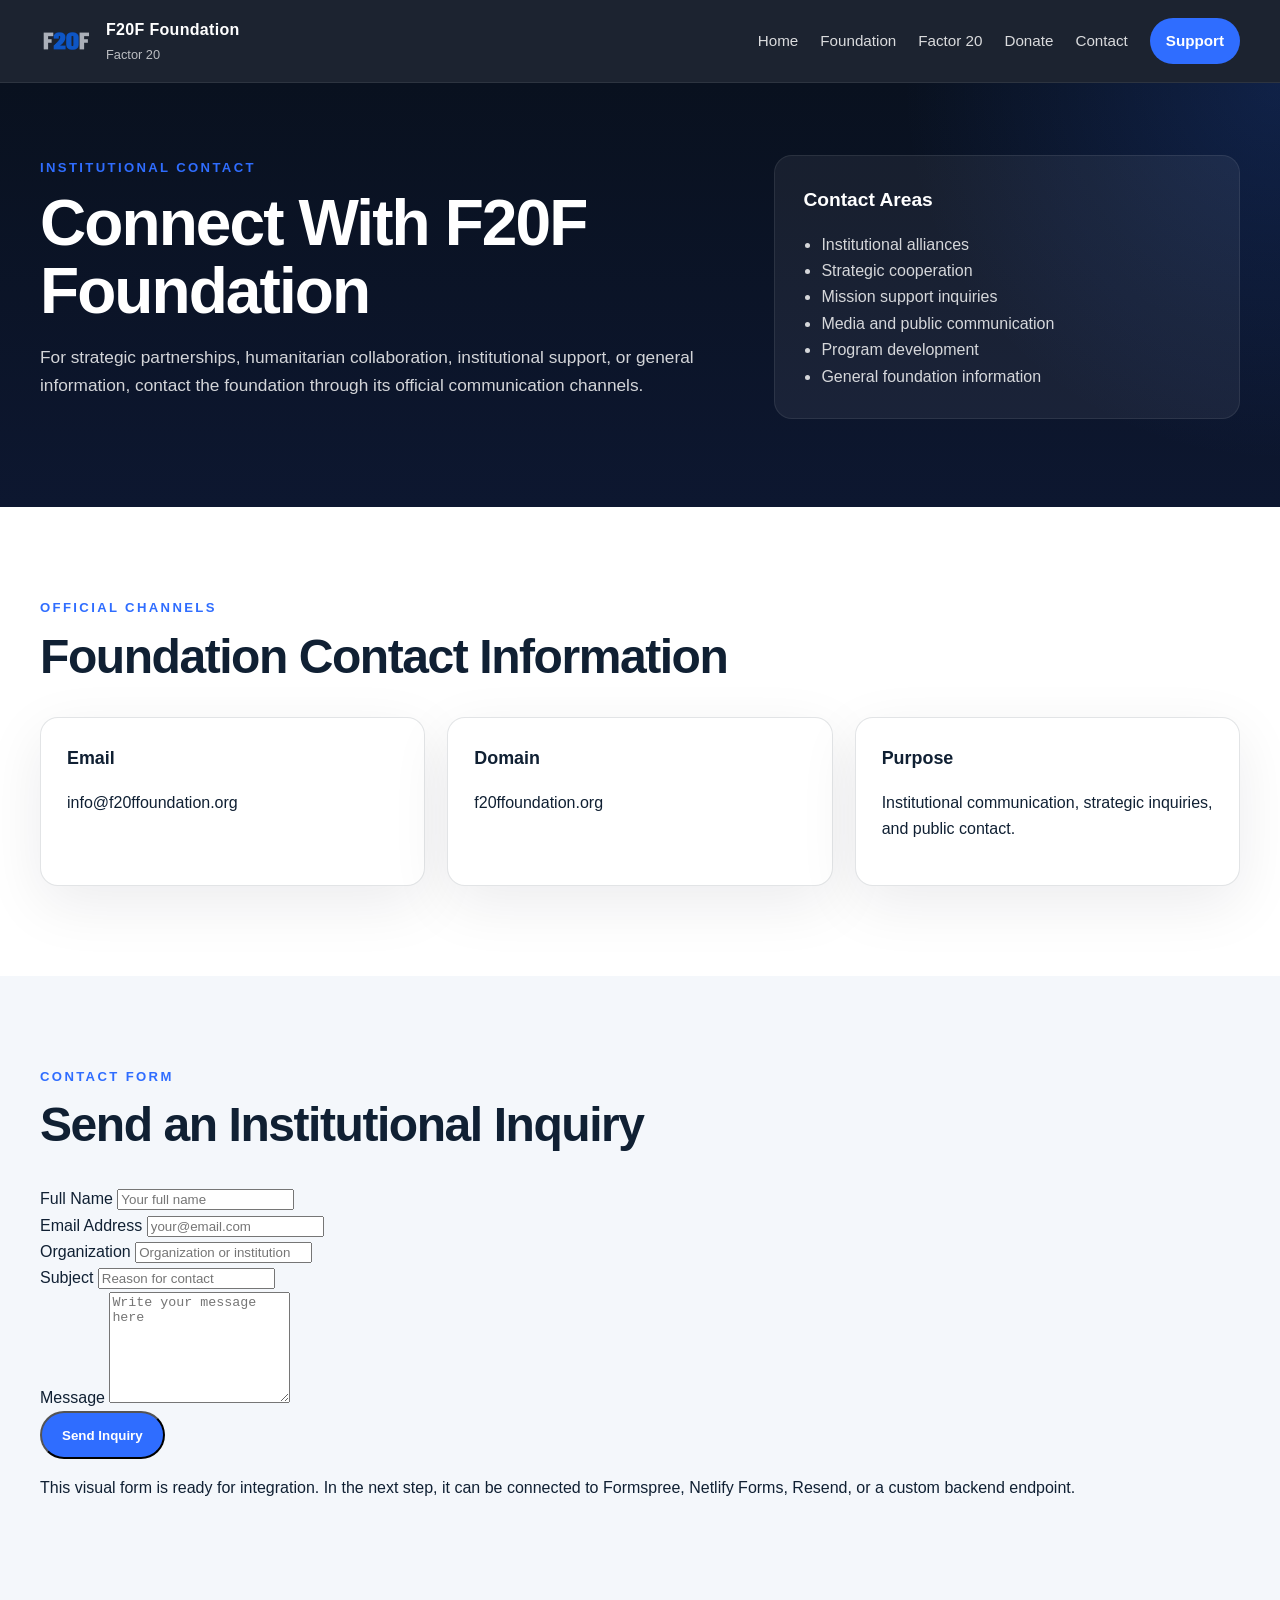
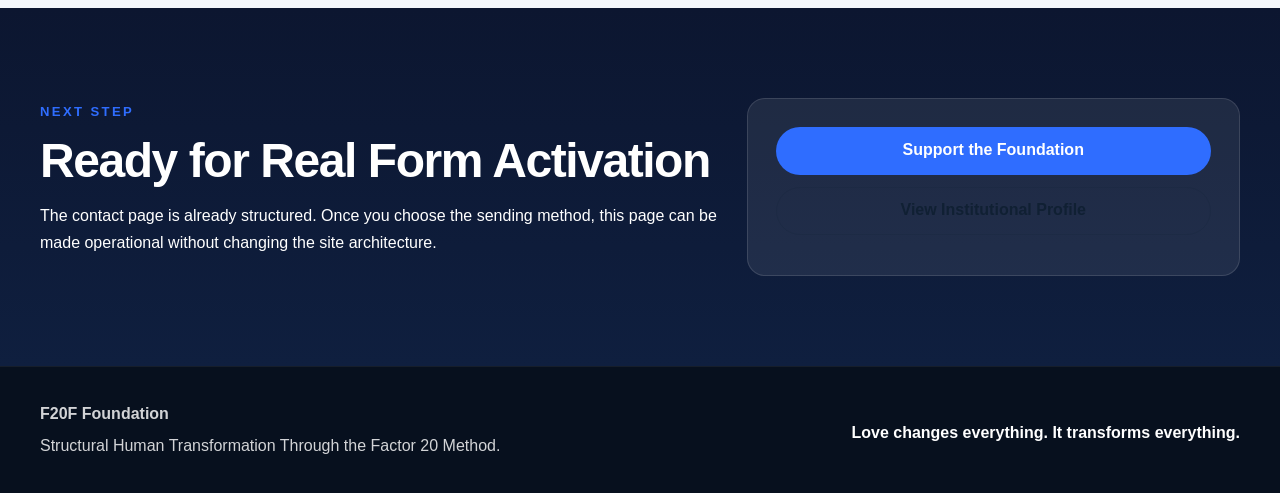
==== contact.html @ 4443b6ca "add contact page" ====
<!DOCTYPE html>
<html lang="en">
<head>
  <meta charset="UTF-8" />
  <meta name="viewport" content="width=device-width, initial-scale=1.0" />
  <title>Contact | F20F Foundation</title>
  <meta
    name="description"
    content="Contact F20F Foundation for institutional partnerships, strategic cooperation, support, and general information."
  />
  <link rel="stylesheet" href="styles.css" />
</head>
<body>
  <header class="site-header">
    <div class="container header-inner">
      <a href="index.html" class="brand">
        <img src="logo.png" alt="F20F Foundation logo" class="brand-logo" />
        <div class="brand-text">
          <span class="brand-title">F20F Foundation</span>
          <span class="brand-subtitle">Factor 20</span>
        </div>
      </a>

      <button class="nav-toggle" id="navToggle" aria-label="Open navigation">
        <span></span>
        <span></span>
        <span></span>
      </button>

      <nav class="site-nav" id="siteNav">
        <a href="index.html">Home</a>
        <a href="foundation.html">Foundation</a>
        <a href="method.html">Factor 20</a>
        <a href="donate.html">Donate</a>
        <a href="contact.html">Contact</a>
        <a href="donate.html" class="nav-cta">Support</a>
      </nav>
    </div>
  </header>

  <main>
    <section class="hero">
      <div class="container hero-grid">
        <div class="hero-copy">
          <p class="eyebrow">Institutional Contact</p>
          <h1>Connect With F20F Foundation</h1>
          <p class="hero-text">
            For strategic partnerships, humanitarian collaboration, institutional
            support, or general information, contact the foundation through its
            official communication channels.
          </p>
        </div>

        <div class="hero-panel">
          <div class="info-card">
            <h2>Contact Areas</h2>
            <ul>
              <li>Institutional alliances</li>
              <li>Strategic cooperation</li>
              <li>Mission support inquiries</li>
              <li>Media and public communication</li>
              <li>Program development</li>
              <li>General foundation information</li>
            </ul>
          </div>
        </div>
      </div>
    </section>

    <section class="section">
      <div class="container">
        <div class="section-heading">
          <p class="eyebrow">Official Channels</p>
          <h2>Foundation Contact Information</h2>
        </div>

        <div class="cards-grid">
          <article class="card">
            <h3>Email</h3>
            <p>info@f20ffoundation.org</p>
          </article>

          <article class="card">
            <h3>Domain</h3>
            <p>f20ffoundation.org</p>
          </article>

          <article class="card">
            <h3>Purpose</h3>
            <p>Institutional communication, strategic inquiries, and public contact.</p>
          </article>
        </div>
      </div>
    </section>

    <section class="section section-alt">
      <div class="container">
        <div class="section-heading">
          <p class="eyebrow">Contact Form</p>
          <h2>Send an Institutional Inquiry</h2>
        </div>

        <div class="contact-form-panel">
          <form class="contact-form" action="#" method="post">
            <div class="form-row">
              <div class="form-field">
                <label for="fullName">Full Name</label>
                <input type="text" id="fullName" name="fullName" placeholder="Your full name" />
              </div>

              <div class="form-field">
                <label for="email">Email Address</label>
                <input type="email" id="email" name="email" placeholder="your@email.com" />
              </div>
            </div>

            <div class="form-row">
              <div class="form-field">
                <label for="organization">Organization</label>
                <input type="text" id="organization" name="organization" placeholder="Organization or institution" />
              </div>

              <div class="form-field">
                <label for="subject">Subject</label>
                <input type="text" id="subject" name="subject" placeholder="Reason for contact" />
              </div>
            </div>

            <div class="form-field">
              <label for="message">Message</label>
              <textarea id="message" name="message" rows="7" placeholder="Write your message here"></textarea>
            </div>

            <button type="submit" class="btn btn-primary">Send Inquiry</button>
          </form>

          <p class="form-note">
            This visual form is ready for integration. In the next step, it can be connected
            to Formspree, Netlify Forms, Resend, or a custom backend endpoint.
          </p>
        </div>
      </div>
    </section>

    <section class="section support-section">
      <div class="container support-grid">
        <div>
          <p class="eyebrow">Next Step</p>
          <h2>Ready for Real Form Activation</h2>
          <p>
            The contact page is already structured. Once you choose the sending method,
            this page can be made operational without changing the site architecture.
          </p>
        </div>

        <div class="support-panel">
          <a href="donate.html" class="btn btn-primary btn-block">Support the Foundation</a>
          <a href="foundation.html" class="btn btn-secondary btn-block">View Institutional Profile</a>
        </div>
      </div>
    </section>
  </main>

  <footer class="site-footer">
    <div class="container footer-inner">
      <div>
        <strong>F20F Foundation</strong>
        <p>Structural Human Transformation Through the Factor 20 Method.</p>
      </div>
      <div>
        <p class="footer-motto">Love changes everything. It transforms everything.</p>
      </div>
    </div>
  </footer>

  <script src="script.js"></script>
</body>
</html>
---- styles.css ----
:root {
  --bg: #09111f;
  --bg-soft: #0f1b31;
  --surface: #ffffff;
  --surface-soft: #f4f7fb;
  --text: #102033;
  --text-soft: #41516a;
  --line: rgba(16, 32, 51, 0.12);
  --primary: #2f6dff;
  --primary-dark: #1c4fc4;
  --accent: #b7c7df;
  --max: 1200px;
  --radius: 18px;
  --shadow: 0 18px 60px rgba(7, 18, 34, 0.08);
}

* {
  box-sizing: border-box;
}

html {
  scroll-behavior: smooth;
}

body {
  margin: 0;
  color: var(--text);
  background: var(--surface);
  font-family: Arial, Helvetica, sans-serif;
  line-height: 1.65;
}

img {
  max-width: 100%;
  display: block;
}

a {
  color: inherit;
  text-decoration: none;
}

code {
  background: #eef3fb;
  padding: 2px 6px;
  border-radius: 6px;
  font-size: 0.92em;
}

.container {
  width: min(calc(100% - 40px), var(--max));
  margin: 0 auto;
}

.site-header {
  position: sticky;
  top: 0;
  z-index: 1000;
  background: rgba(9, 17, 31, 0.92);
  backdrop-filter: blur(12px);
  border-bottom: 1px solid rgba(255, 255, 255, 0.08);
}

.header-inner {
  display: flex;
  align-items: center;
  justify-content: space-between;
  min-height: 82px;
  gap: 24px;
}

.brand {
  display: flex;
  align-items: center;
  gap: 14px;
  min-width: 0;
}

.brand-logo {
  width: 52px;
  height: 52px;
  object-fit: contain;
}

.brand-text {
  display: flex;
  flex-direction: column;
}

.brand-title {
  color: #fff;
  font-size: 1rem;
  font-weight: 700;
  letter-spacing: 0.02em;
}

.brand-subtitle {
  color: rgba(255, 255, 255, 0.7);
  font-size: 0.8rem;
}

.site-nav {
  display: flex;
  align-items: center;
  gap: 22px;
}

.site-nav a {
  color: rgba(255, 255, 255, 0.84);
  font-size: 0.95rem;
}

.site-nav a:hover {
  color: #fff;
}

.nav-cta {
  padding: 10px 16px;
  border-radius: 999px;
  background: var(--primary);
  color: #fff !important;
  font-weight: 700;
}

.nav-toggle {
  display: none;
  border: 0;
  background: transparent;
  padding: 0;
  width: 42px;
  height: 42px;
  cursor: pointer;
}

.nav-toggle span {
  display: block;
  width: 24px;
  height: 2px;
  margin: 5px auto;
  background: #fff;
}

.hero {
  background:
    radial-gradient(circle at top right, rgba(47, 109, 255, 0.18), transparent 28%),
    linear-gradient(180deg, #09111f 0%, #0d1730 100%);
  color: #fff;
  padding: 72px 0 88px;
}

.hero-grid {
  display: grid;
  grid-template-columns: 1.35fr 0.9fr;
  gap: 36px;
  align-items: center;
}

.eyebrow {
  margin: 0 0 12px;
  color: var(--primary);
  font-size: 0.82rem;
  letter-spacing: 0.18em;
  text-transform: uppercase;
  font-weight: 700;
}

.hero h1 {
  margin: 0 0 18px;
  font-size: clamp(2.3rem, 5vw, 4.6rem);
  line-height: 1.05;
  letter-spacing: -0.03em;
}

.hero-text {
  max-width: 760px;
  color: rgba(255, 255, 255, 0.82);
  font-size: 1.08rem;
}

.hero-actions {
  display: flex;
  gap: 14px;
  margin-top: 28px;
  flex-wrap: wrap;
}

.info-card,
.panel,
.quote-panel,
.contact-panel,
.support-panel,
.card {
  background: #fff;
  border-radius: var(--radius);
  box-shadow: var(--shadow);
}

.info-card {
  background: rgba(255, 255, 255, 0.06);
  color: #fff;
  border: 1px solid rgba(255, 255, 255, 0.08);
  box-shadow: none;
  padding: 28px;
}

.info-card h2 {
  margin-top: 0;
  font-size: 1.2rem;
}

.info-card ul {
  margin: 0;
  padding-left: 18px;
  color: rgba(255, 255, 255, 0.82);
}

.section {
  padding: 90px 0;
}

.section-alt {
  background: var(--surface-soft);
}

.section-heading {
  max-width: 840px;
  margin-bottom: 34px;
}

.section h2 {
  margin: 0;
  font-size: clamp(1.9rem, 4vw, 3rem);
  line-height: 1.1;
  letter-spacing: -0.03em;
}

.two-col {
  display: grid;
  grid-template-columns: 1.15fr 0.85fr;
  gap: 28px;
  align-items: start;
}

.panel,
.quote-panel,
.contact-panel,
.support-panel {
  padding: 28px;
  border: 1px solid var(--line);
}

.clean-list {
  margin: 0;
  padding-left: 18px;
}

.mission-block {
  max-width: 920px;
  font-size: 1.08rem;
}

.stages {
  display: grid;
  gap: 12px;
}

.stage-item {
  display: flex;
  justify-content: space-between;
  gap: 16px;
  padding: 14px 16px;
  background: #f8fbff;
  border: 1px solid rgba(47, 109, 255, 0.12);
  border-radius: 14px;
}

.stage-item.highlight {
  background: #eef4ff;
  border-color: rgba(47, 109, 255, 0.24);
}

.cards-grid {
  display: grid;
  grid-template-columns: repeat(3, minmax(0, 1fr));
  gap: 22px;
}

.card {
  padding: 26px;
  border: 1px solid var(--line);
}

.card h3 {
  margin-top: 0;
  margin-bottom: 10px;
  font-size: 1.12rem;
}

.quote-panel {
  display: grid;
  place-items: center;
  min-height: 100%;
  background: linear-gradient(180deg, #0c1630, #152448);
  color: #fff;
  border: 0;
}

.quote-panel blockquote {
  margin: 0;
  font-size: 1.45rem;
  line-height: 1.4;
  text-align: center;
}

.support-section {
  background: linear-gradient(180deg, #0c1630 0%, #0f1f3f 100%);
  color: #fff;
}

.support-grid {
  display: grid;
  grid-template-columns: 1.1fr 0.8fr;
  gap: 28px;
  align-items: center;
}

.support-panel {
  background: rgba(255, 255, 255, 0.08);
  border-color: rgba(255, 255, 255, 0.12);
  box-shadow: none;
}

.support-note {
  margin: 16px 0 0;
  color: rgba(255, 255, 255, 0.72);
  font-size: 0.92rem;
}

.btn {
  display: inline-flex;
  align-items: center;
  justify-content: center;
  min-height: 48px;
  padding: 0 20px;
  border-radius: 999px;
  font-weight: 700;
  transition: transform 0.15s ease, opacity 0.15s ease, background 0.15s ease;
}

.btn:hover {
  transform: translateY(-1px);
}

.btn-primary {
  background: var(--primary);
  color: #fff;
}

.btn-primary:hover {
  background: var(--primary-dark);
}

.btn-secondary {
  background: transparent;
  color: #fff;
  border: 1px solid rgba(255, 255, 255, 0.28);
}

.section .btn-secondary {
  color: var(--text);
  border-color: rgba(16, 32, 51, 0.16);
}

.section .btn-secondary:hover {
  background: rgba(16, 32, 51, 0.04);
}

.btn-block {
  width: 100%;
  margin-bottom: 12px;
}

.site-footer {
  background: #07101e;
  color: rgba(255, 255, 255, 0.82);
  padding: 34px 0;
  border-top: 1px solid rgba(255, 255, 255, 0.06);
}

.footer-inner {
  display: flex;
  justify-content: space-between;
  gap: 24px;
  align-items: center;
}

.footer-inner p {
  margin: 6px 0 0;
}

.footer-motto {
  font-weight: 700;
  color: #fff;
}

@media (max-width: 1024px) {
  .hero-grid,
  .two-col,
  .support-grid,
  .cards-grid {
    grid-template-columns: 1fr;
  }
}

@media (max-width: 860px) {
  .nav-toggle {
    display: block;
  }

  .site-nav {
    position: absolute;
    top: 82px;
    left: 0;
    right: 0;
    display: none;
    flex-direction: column;
    align-items: flex-start;
    gap: 16px;
    padding: 22px 20px 28px;
    background: #0a1324;
    border-bottom: 1px solid rgba(255, 255, 255, 0.08);
  }

  .site-nav.open {
    display: flex;
  }

  .footer-inner {
    flex-direction: column;
    align-items: flex-start;
  }
}

@media (max-width: 640px) {
  .container {
    width: min(calc(100% - 28px), var(--max));
  }

  .section {
    padding: 72px 0;
  }

  .hero {
    padding: 56px 0 72px;
  }

  .hero-actions {
    flex-direction: column;
  }

  .btn {
    width: 100%;
  }
}
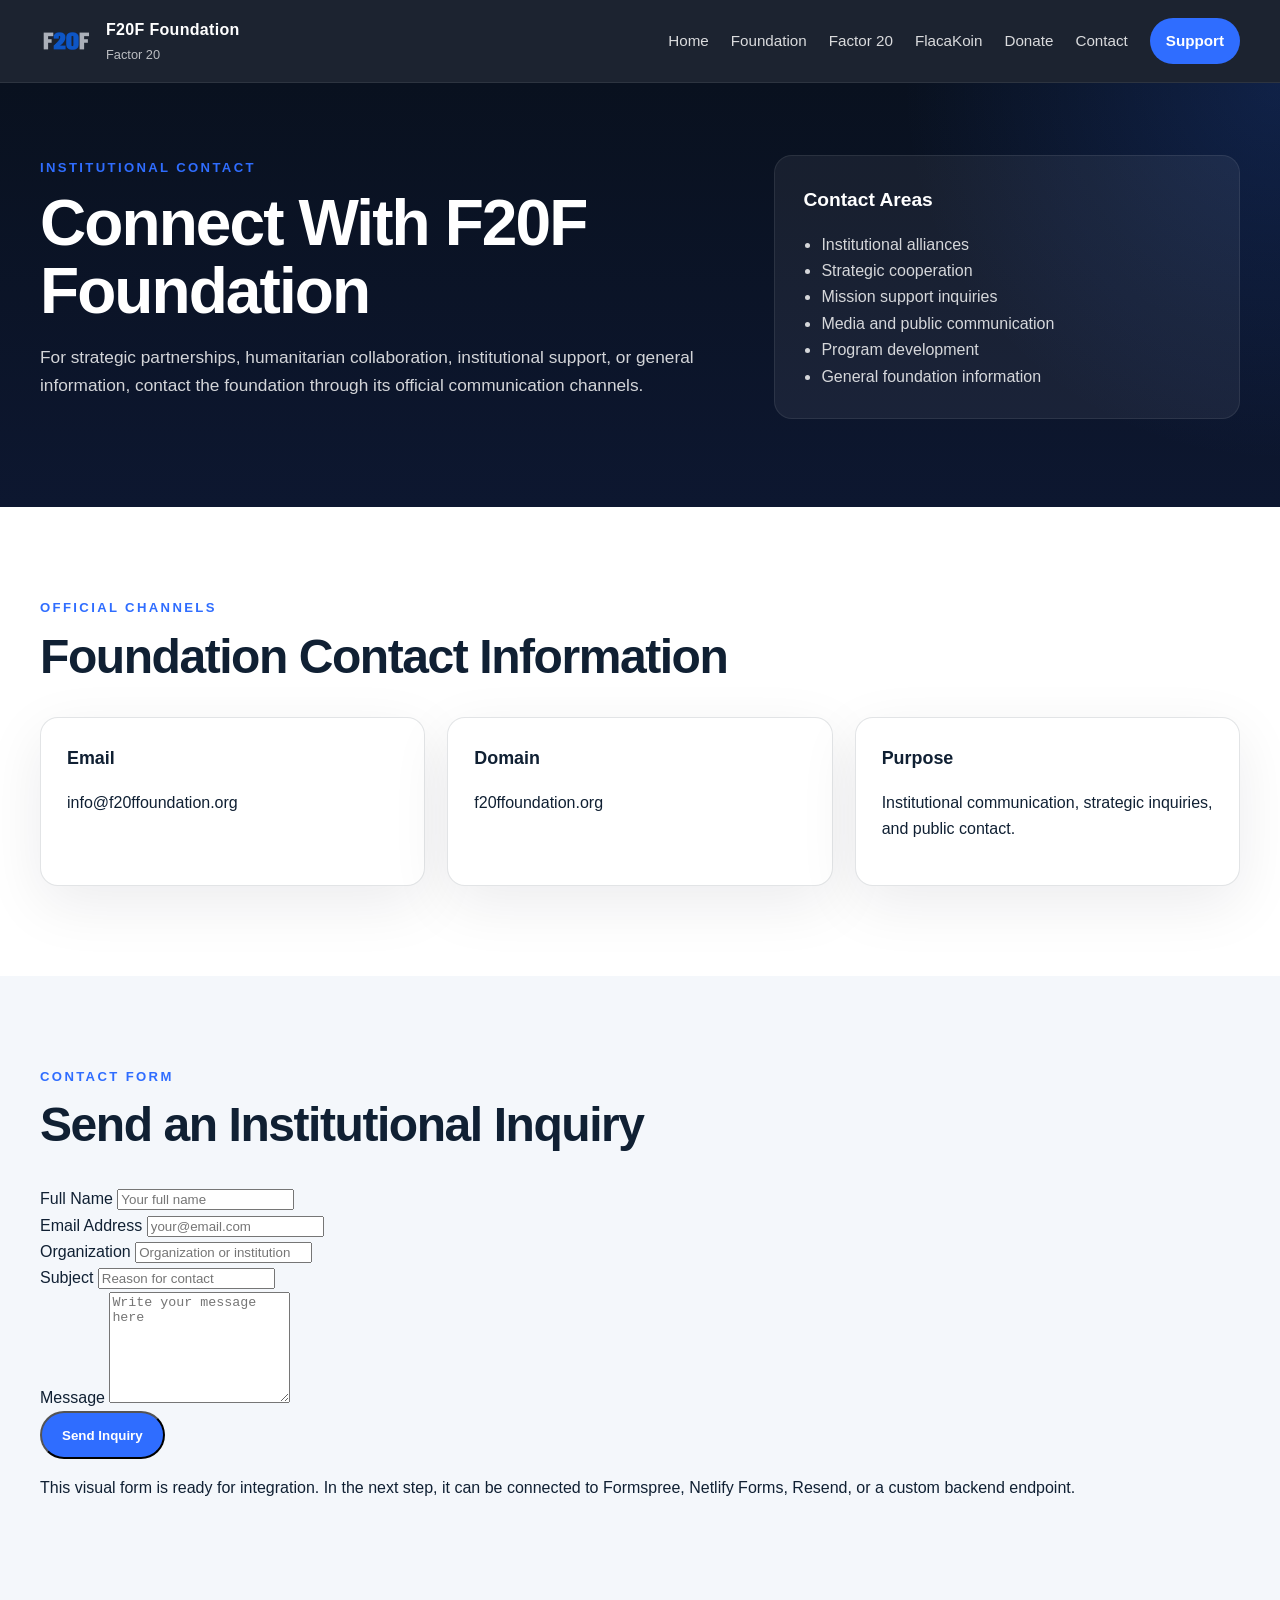
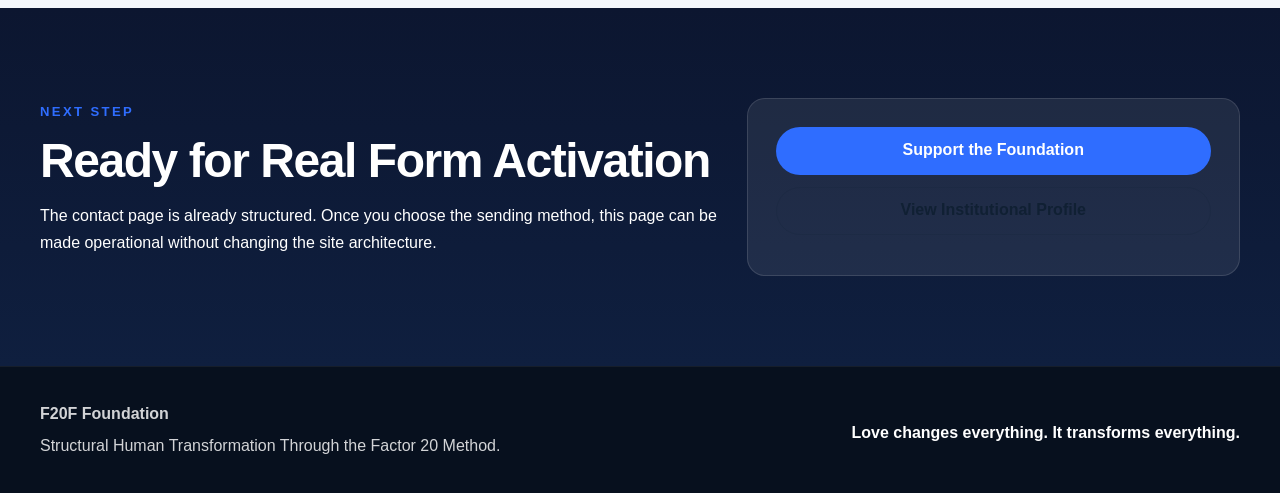
==== commit cfcc87ea: "add flacakoin section and update site navigation" ====
--- a/contact.html
+++ b/contact.html
@@ -31,6 +31,7 @@
         <a href="index.html">Home</a>
         <a href="foundation.html">Foundation</a>
         <a href="method.html">Factor 20</a>
+        <a href="flacakoin.html">FlacaKoin</a>
         <a href="donate.html">Donate</a>
         <a href="contact.html">Contact</a>
         <a href="donate.html" class="nav-cta">Support</a>
